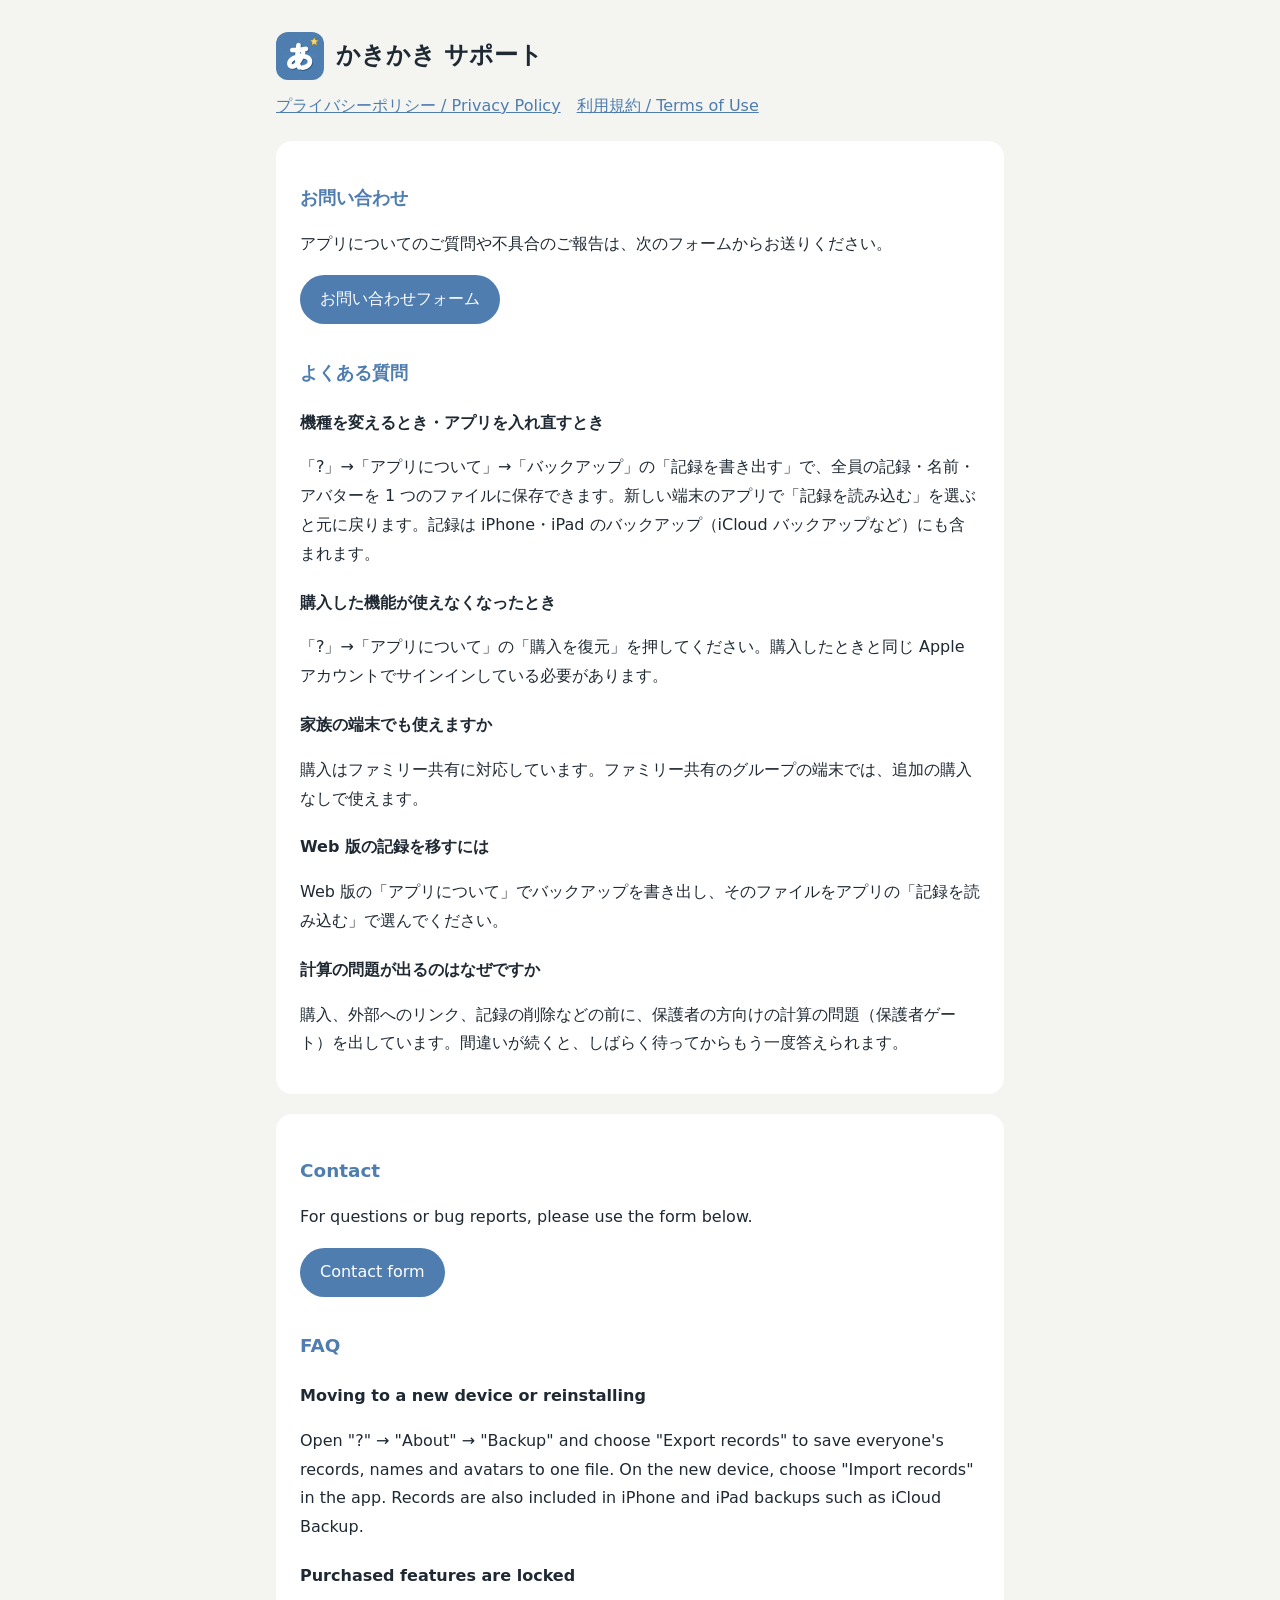
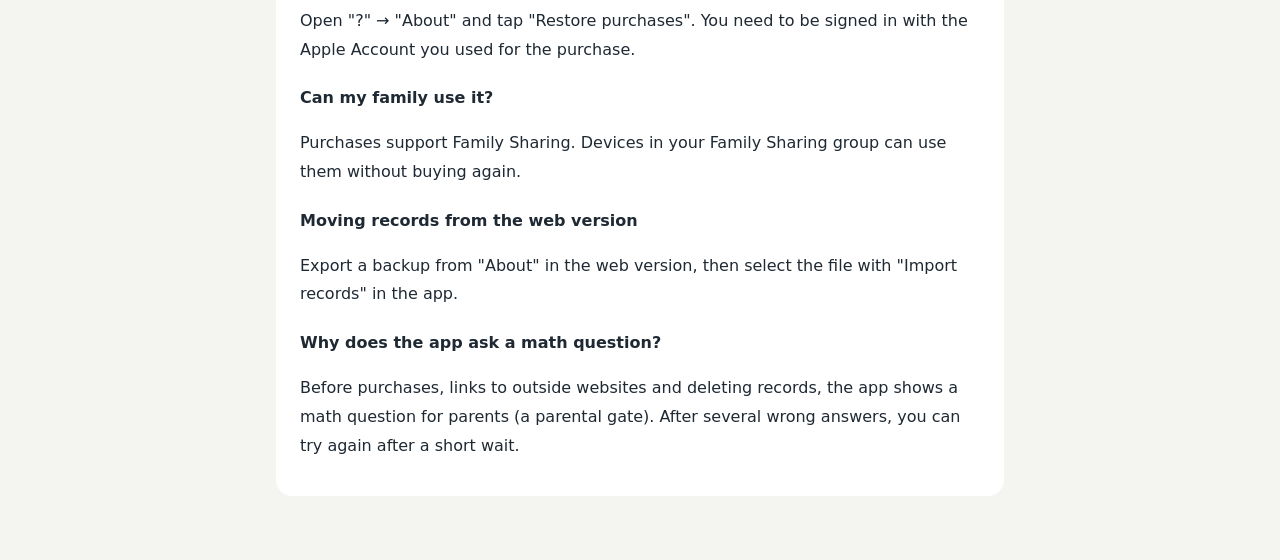
==== index.html @ 78d959b2 "かきかき のサポート・プライバシーポリシー・利用規約のページ" ====
<!doctype html>
<html lang="ja">
<head>
<meta charset="utf-8">
<meta name="viewport" content="width=device-width, initial-scale=1">
<title>かきかき サポート</title>
<link rel="stylesheet" href="style.css">
</head>
<body>
<main>
  <header>
    <img src="icon.png" alt="">
    <h1>かきかき サポート</h1>
  </header>
  <nav>
    <a href="privacy.html">プライバシーポリシー / Privacy Policy</a>
    <a href="terms.html">利用規約 / Terms of Use</a>
  </nav>

  <section lang="ja">
    <h2>お問い合わせ</h2>
    <p>アプリについてのご質問や不具合のご報告は、次のフォームからお送りください。</p>
    <p><a class="button" href="https://docs.google.com/forms/d/e/1FAIpQLSdhipvT8j_kf9SEr-j1cx43oxIyn4j5eeOXtkPuAjWW7rWK4Q/viewform">お問い合わせフォーム</a></p>

    <h2>よくある質問</h2>
    <h3>機種を変えるとき・アプリを入れ直すとき</h3>
    <p>「?」→「アプリについて」→「バックアップ」の「記録を書き出す」で、全員の記録・名前・アバターを 1 つのファイルに保存できます。新しい端末のアプリで「記録を読み込む」を選ぶと元に戻ります。記録は iPhone・iPad のバックアップ（iCloud バックアップなど）にも含まれます。</p>
    <h3>購入した機能が使えなくなったとき</h3>
    <p>「?」→「アプリについて」の「購入を復元」を押してください。購入したときと同じ Apple アカウントでサインインしている必要があります。</p>
    <h3>家族の端末でも使えますか</h3>
    <p>購入はファミリー共有に対応しています。ファミリー共有のグループの端末では、追加の購入なしで使えます。</p>
    <h3>Web 版の記録を移すには</h3>
    <p>Web 版の「アプリについて」でバックアップを書き出し、そのファイルをアプリの「記録を読み込む」で選んでください。</p>
    <h3>計算の問題が出るのはなぜですか</h3>
    <p>購入、外部へのリンク、記録の削除などの前に、保護者の方向けの計算の問題（保護者ゲート）を出しています。間違いが続くと、しばらく待ってからもう一度答えられます。</p>
  </section>

  <section lang="en">
    <h2>Contact</h2>
    <p>For questions or bug reports, please use the form below.</p>
    <p><a class="button" href="https://docs.google.com/forms/d/e/1FAIpQLSdhipvT8j_kf9SEr-j1cx43oxIyn4j5eeOXtkPuAjWW7rWK4Q/viewform">Contact form</a></p>

    <h2>FAQ</h2>
    <h3>Moving to a new device or reinstalling</h3>
    <p>Open "?" → "About" → "Backup" and choose "Export records" to save everyone's records, names and avatars to one file. On the new device, choose "Import records" in the app. Records are also included in iPhone and iPad backups such as iCloud Backup.</p>
    <h3>Purchased features are locked</h3>
    <p>Open "?" → "About" and tap "Restore purchases". You need to be signed in with the Apple Account you used for the purchase.</p>
    <h3>Can my family use it?</h3>
    <p>Purchases support Family Sharing. Devices in your Family Sharing group can use them without buying again.</p>
    <h3>Moving records from the web version</h3>
    <p>Export a backup from "About" in the web version, then select the file with "Import records" in the app.</p>
    <h3>Why does the app ask a math question?</h3>
    <p>Before purchases, links to outside websites and deleting records, the app shows a math question for parents (a parental gate). After several wrong answers, you can try again after a short wait.</p>
  </section>
</main>
</body>
</html>
---- style.css ----
:root {
  --ink: #1f2933;
  --sub: #6b7280;
  --blue: #4f7db0;
  --bg: #f4f5f0;
  --card: #ffffff;
}
* { box-sizing: border-box; }
body {
  margin: 0;
  background: var(--bg);
  color: var(--ink);
  font-family: "Hiragino Maru Gothic ProN", "Hiragino Sans", "Noto Sans JP", system-ui, sans-serif;
  line-height: 1.8;
}
main { max-width: 760px; margin: 0 auto; padding: 32px 16px 64px; }
header { display: flex; align-items: center; gap: 12px; margin-bottom: 8px; }
header img { width: 48px; height: 48px; border-radius: 12px; }
h1 { font-size: 1.5rem; margin: 0; }
h2 { font-size: 1.15rem; color: var(--blue); margin: 32px 0 8px; }
h3 { font-size: 1rem; margin: 20px 0 4px; }
section { background: var(--card); border-radius: 16px; padding: 8px 24px 20px; margin-top: 20px; }
nav { display: flex; gap: 16px; flex-wrap: wrap; margin: 12px 0; }
a { color: var(--blue); }
.sub { color: var(--sub); font-size: 0.9rem; }
.button { display: inline-block; background: var(--blue); color: #fff; text-decoration: none; padding: 10px 20px; border-radius: 999px; }
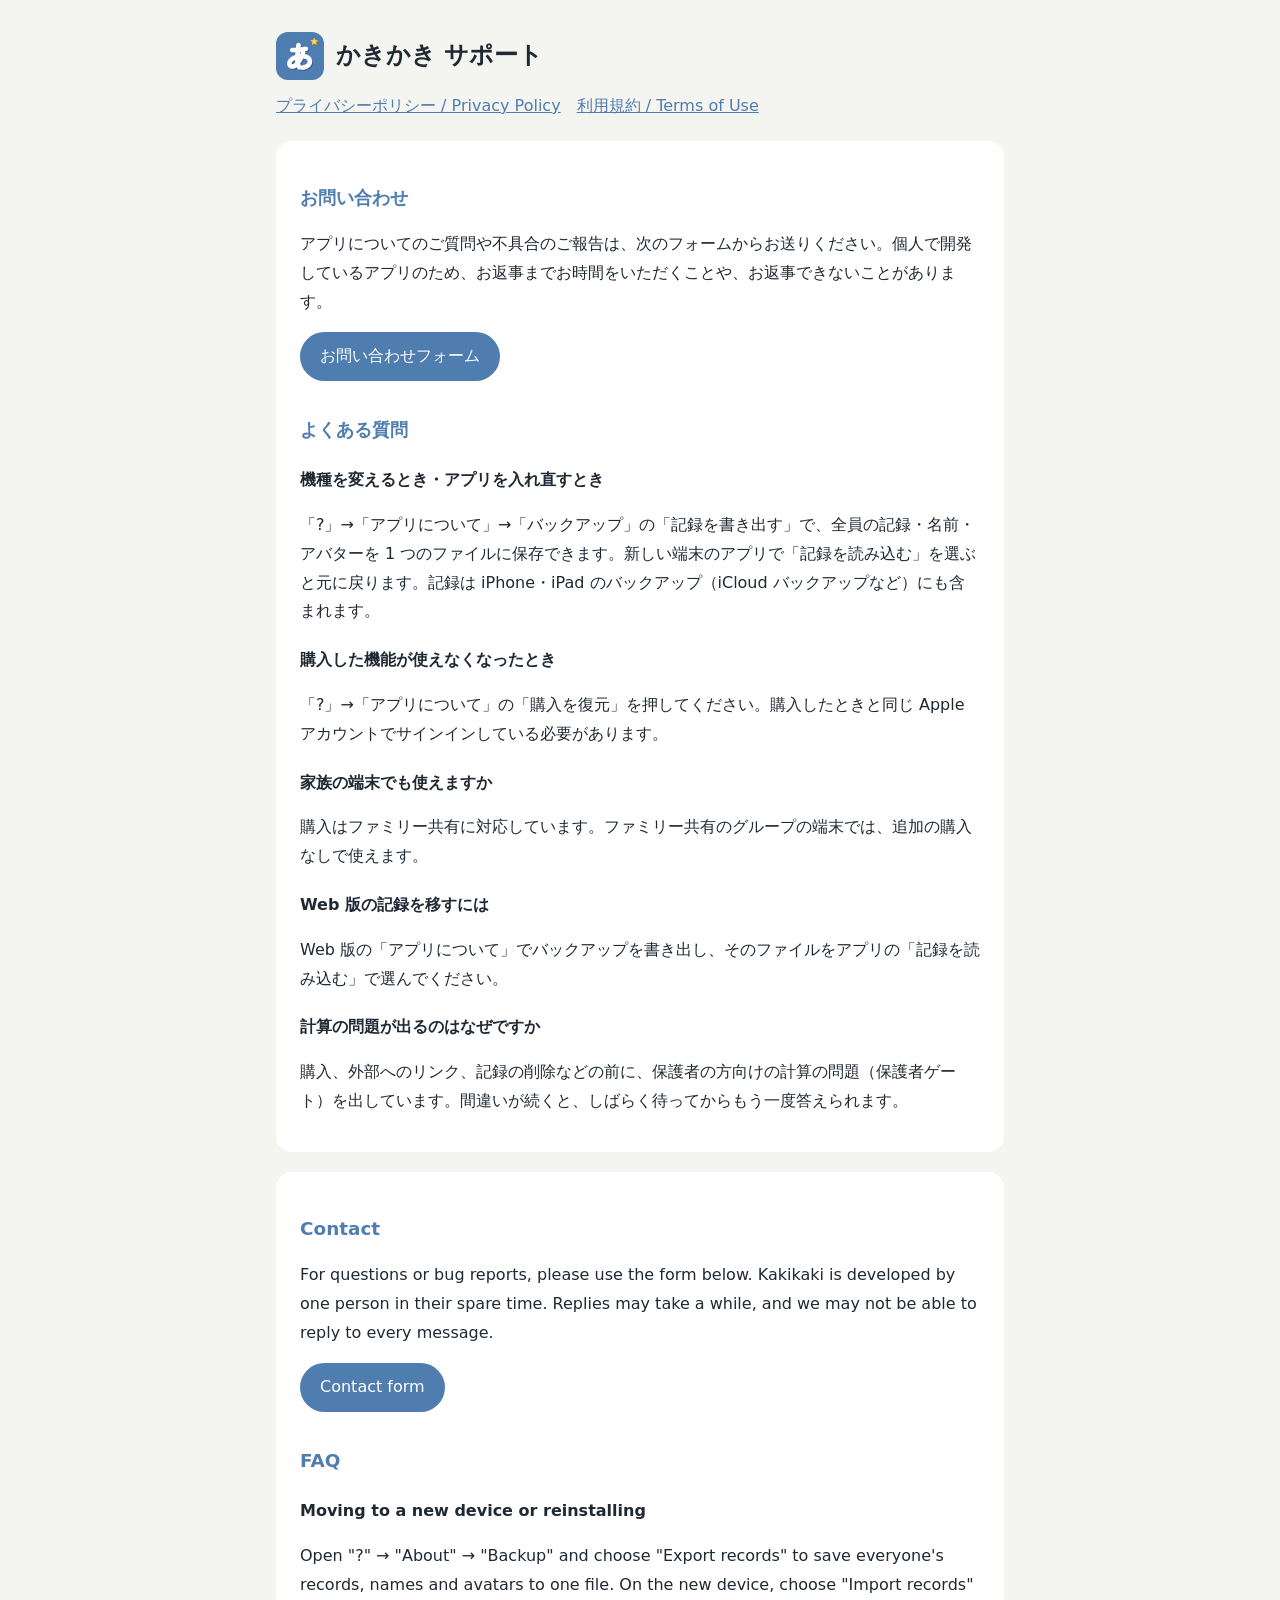
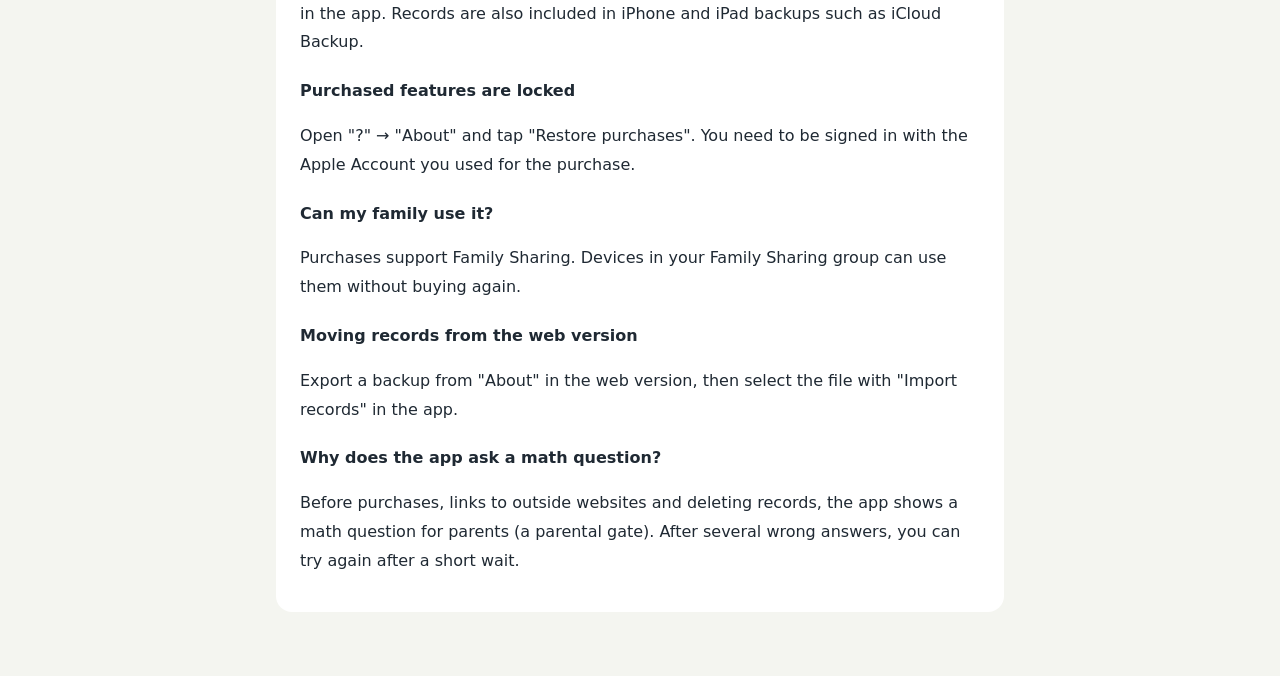
==== commit 7843ffcd: "返信に時間がかかることがあると書き足す" ====
--- a/index.html
+++ b/index.html
@@ -19,7 +19,7 @@
 
   <section lang="ja">
     <h2>お問い合わせ</h2>
-    <p>アプリについてのご質問や不具合のご報告は、次のフォームからお送りください。</p>
+    <p>アプリについてのご質問や不具合のご報告は、次のフォームからお送りください。個人で開発しているアプリのため、お返事までお時間をいただくことや、お返事できないことがあります。</p>
     <p><a class="button" href="https://docs.google.com/forms/d/e/1FAIpQLSdhipvT8j_kf9SEr-j1cx43oxIyn4j5eeOXtkPuAjWW7rWK4Q/viewform">お問い合わせフォーム</a></p>
 
     <h2>よくある質問</h2>
@@ -37,7 +37,7 @@
 
   <section lang="en">
     <h2>Contact</h2>
-    <p>For questions or bug reports, please use the form below.</p>
+    <p>For questions or bug reports, please use the form below. Kakikaki is developed by one person in their spare time. Replies may take a while, and we may not be able to reply to every message.</p>
     <p><a class="button" href="https://docs.google.com/forms/d/e/1FAIpQLSdhipvT8j_kf9SEr-j1cx43oxIyn4j5eeOXtkPuAjWW7rWK4Q/viewform">Contact form</a></p>
 
     <h2>FAQ</h2>
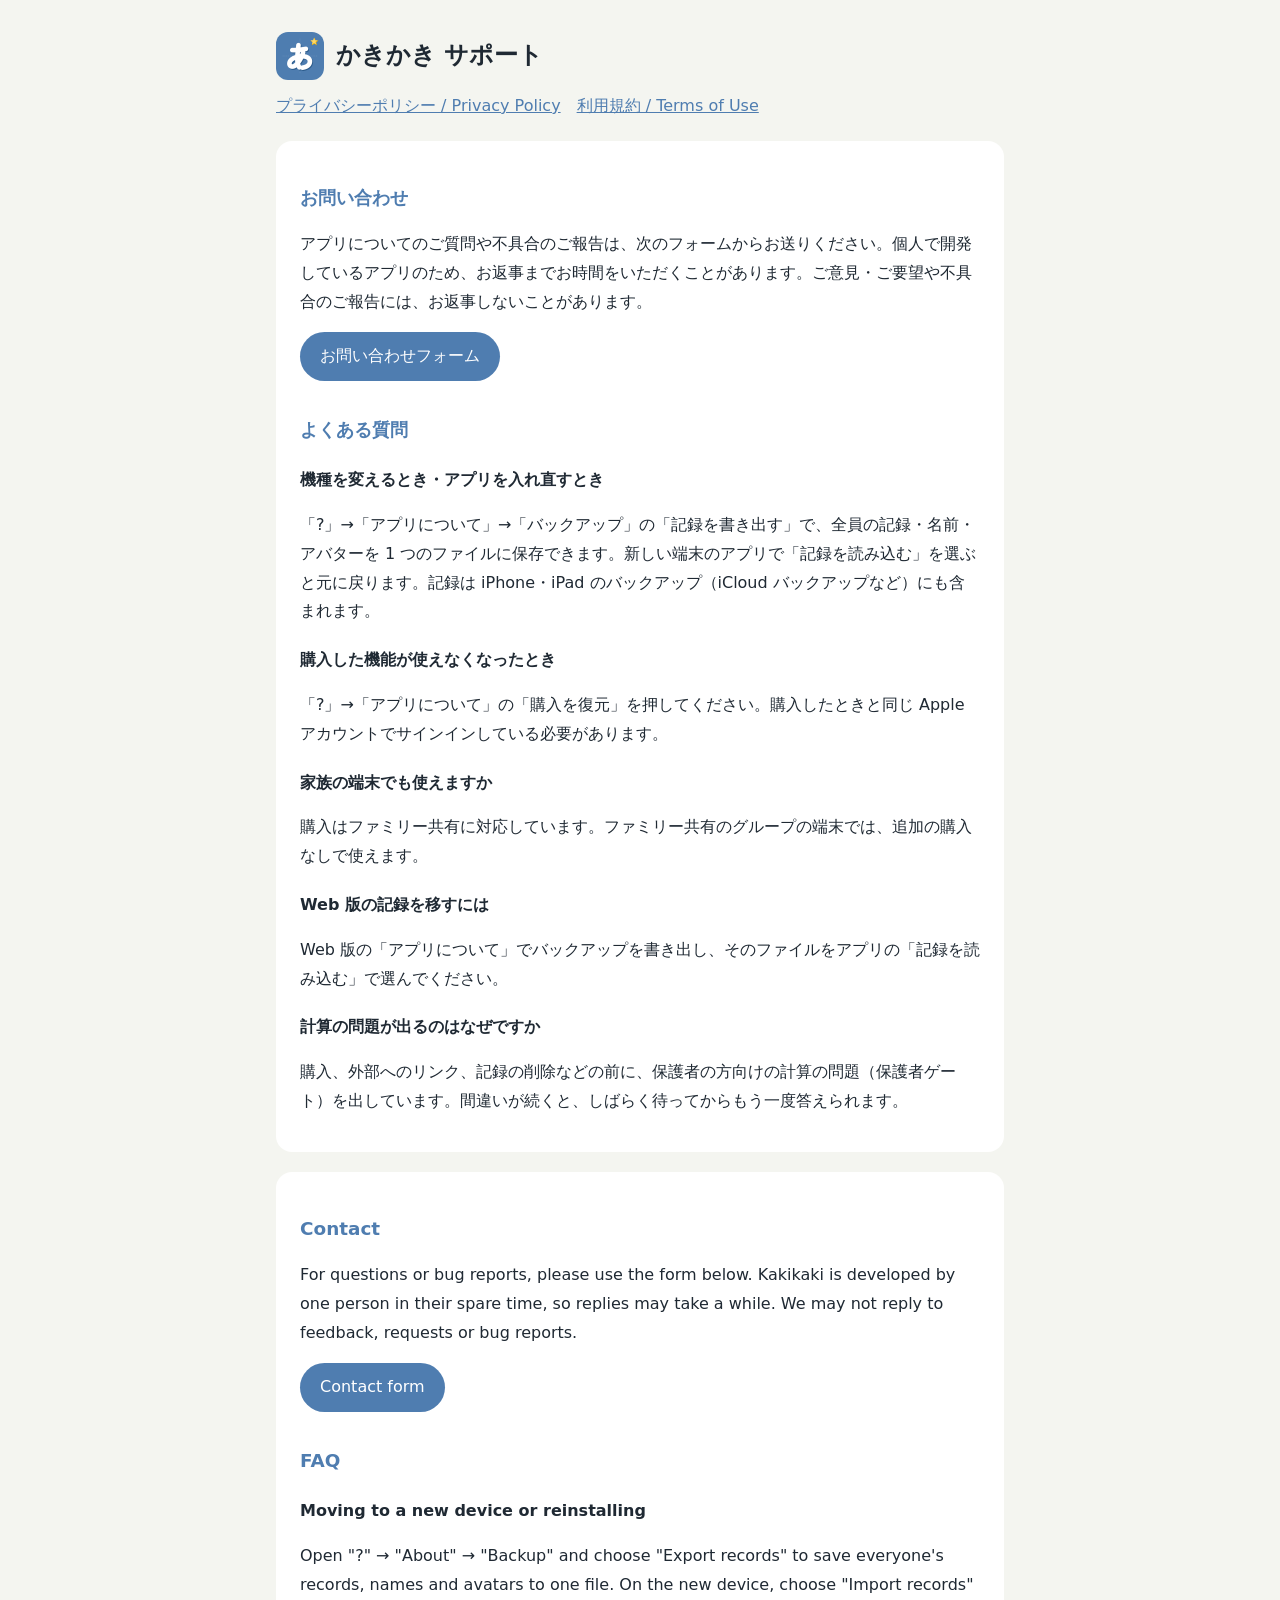
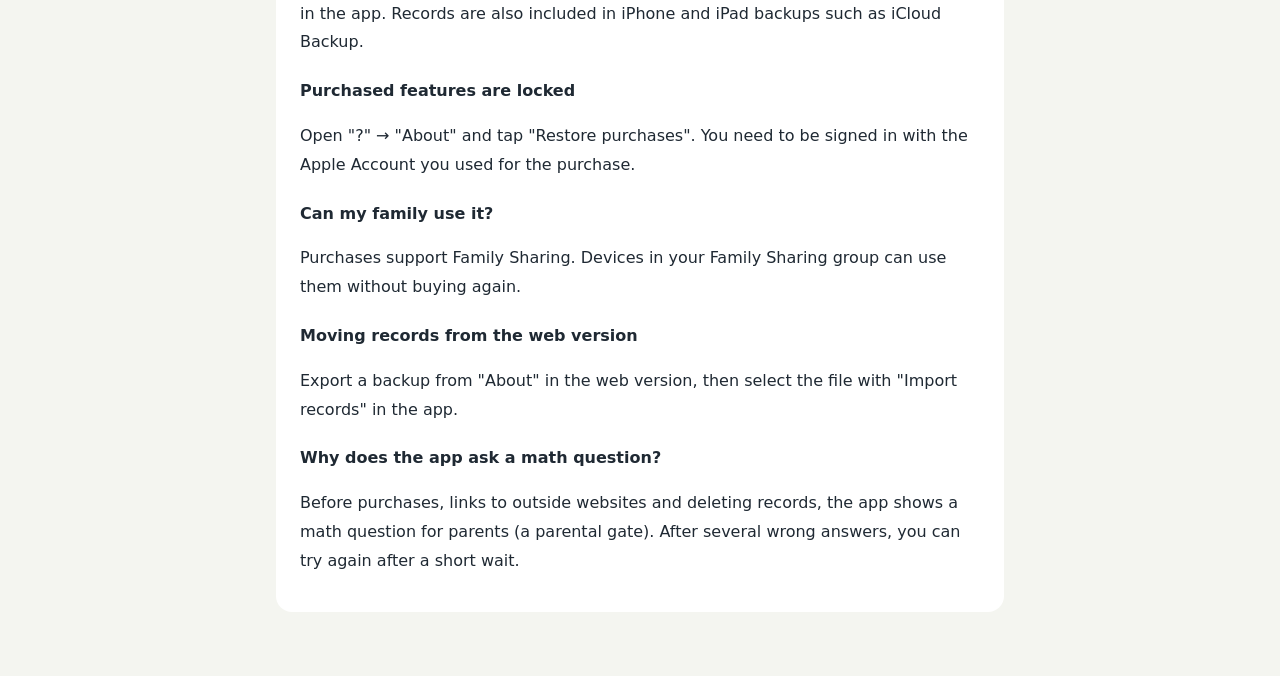
==== commit d2a46eb7: "ご意見・ご要望と不具合のご報告には返信しないことがあると書く" ====
--- a/index.html
+++ b/index.html
@@ -19,7 +19,7 @@
 
   <section lang="ja">
     <h2>お問い合わせ</h2>
-    <p>アプリについてのご質問や不具合のご報告は、次のフォームからお送りください。個人で開発しているアプリのため、お返事までお時間をいただくことや、お返事できないことがあります。</p>
+    <p>アプリについてのご質問や不具合のご報告は、次のフォームからお送りください。個人で開発しているアプリのため、お返事までお時間をいただくことがあります。ご意見・ご要望や不具合のご報告には、お返事しないことがあります。</p>
     <p><a class="button" href="https://docs.google.com/forms/d/e/1FAIpQLSdhipvT8j_kf9SEr-j1cx43oxIyn4j5eeOXtkPuAjWW7rWK4Q/viewform">お問い合わせフォーム</a></p>
 
     <h2>よくある質問</h2>
@@ -37,7 +37,7 @@
 
   <section lang="en">
     <h2>Contact</h2>
-    <p>For questions or bug reports, please use the form below. Kakikaki is developed by one person in their spare time. Replies may take a while, and we may not be able to reply to every message.</p>
+    <p>For questions or bug reports, please use the form below. Kakikaki is developed by one person in their spare time, so replies may take a while. We may not reply to feedback, requests or bug reports.</p>
     <p><a class="button" href="https://docs.google.com/forms/d/e/1FAIpQLSdhipvT8j_kf9SEr-j1cx43oxIyn4j5eeOXtkPuAjWW7rWK4Q/viewform">Contact form</a></p>
 
     <h2>FAQ</h2>
